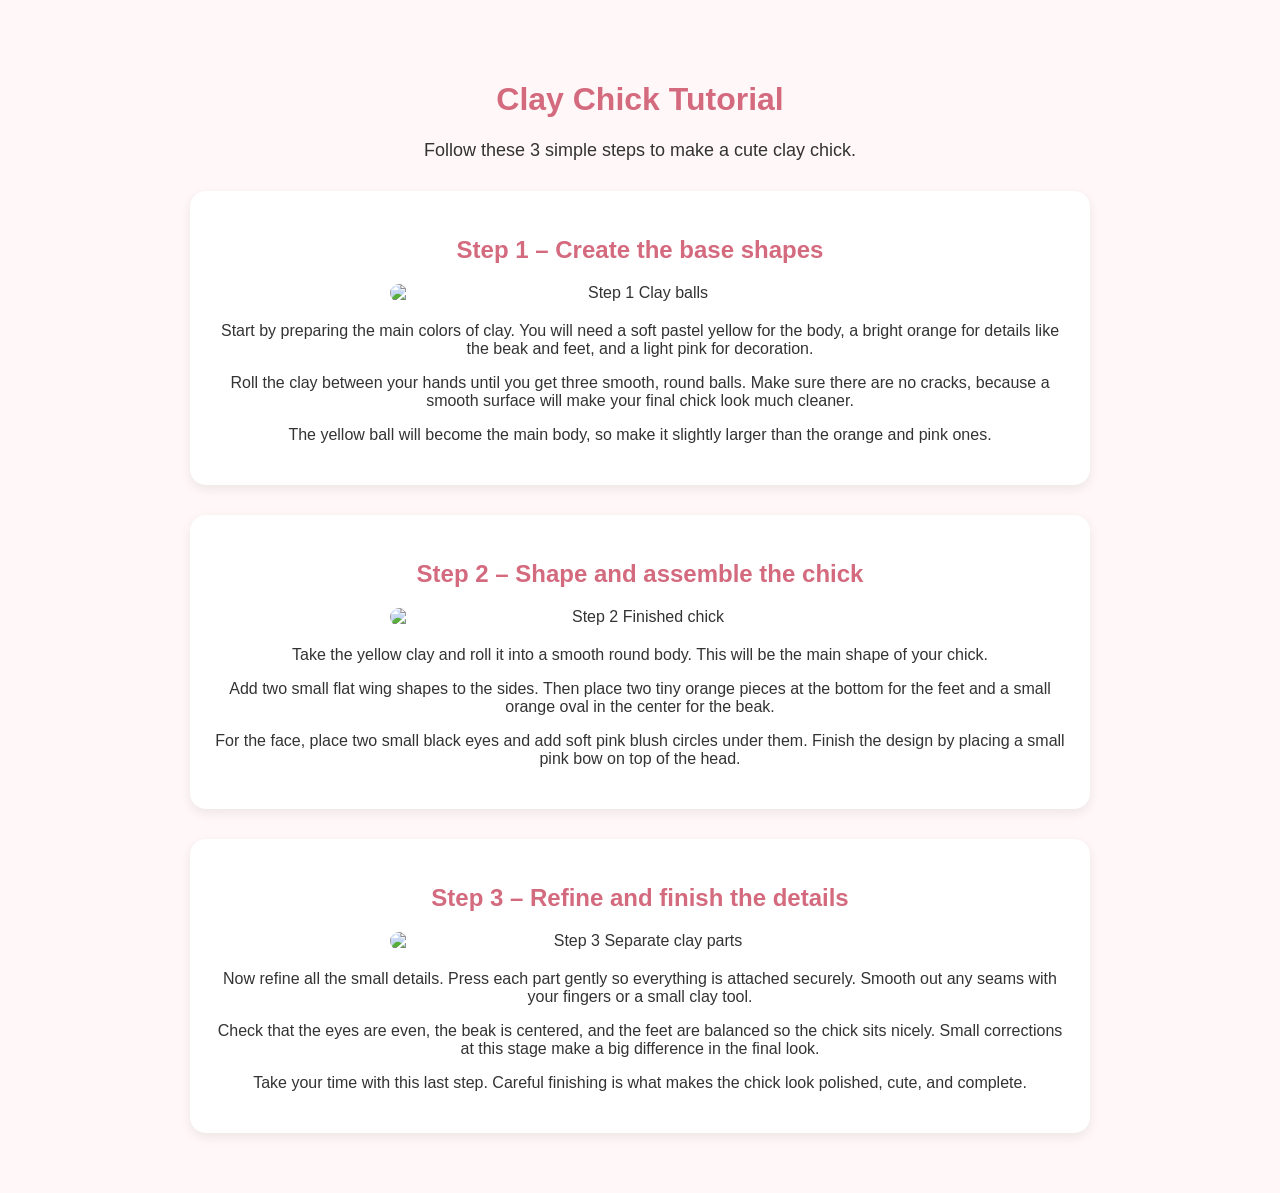
==== clay-chick.html @ cc2e113e "Update clay-chick.html" ====
<!DOCTYPE html>
<html lang="en">
<head>
<meta charset="UTF-8">
<meta name="viewport" content="width=device-width, initial-scale=1.0">
<title>Clay Chick Tutorial</title>

<style>
body {
    font-family: 'Segoe UI', sans-serif;
    background: #fff7f8;
    padding: 20px;
    text-align: center;
}

h1 {
    color: #d46a7e;
}

img {
    width: 250px;
    border-radius: 15px;
}

.step {
    background: white;
    padding: 15px;
    margin: 15px auto;
    border-radius: 10px;
    max-width: 500px;
}
</style>
</head>
<body style="margin: 0; font-family: Arial, sans-serif; background-color: #fff7f8; color: #333;">

  <div style="max-width: 900px; margin: 0 auto; padding: 40px 20px;">
    <h1 style="text-align: center; color: #d46a7e;">Clay Chick Tutorial</h1>
    <p style="text-align: center; font-size: 18px;">Follow these 3 simple steps to make a cute clay chick.</p>

    <!-- Step 1 -->
    <div style="background: white; border-radius: 16px; padding: 25px; margin-top: 30px; box-shadow: 0 4px 12px rgba(0,0,0,0.08);">
      <h2 style="color: #d46a7e;">Step 1 – Create the base shapes</h2>
      <img src="step1.png" alt="Step 1 Clay balls" style="width: 100%; max-width: 500px; display: block; margin: 20px auto; border-radius: 12px;">
      <p>
        Start by preparing the main colors of clay. You will need a soft pastel yellow for the body,
        a bright orange for details like the beak and feet, and a light pink for decoration.
      </p>
      <p>
        Roll the clay between your hands until you get three smooth, round balls. Make sure there are
        no cracks, because a smooth surface will make your final chick look much cleaner.
      </p>
      <p>
        The yellow ball will become the main body, so make it slightly larger than the orange and pink ones.
      </p>
    </div>

    <!-- Step 2 -->
    <div style="background: white; border-radius: 16px; padding: 25px; margin-top: 30px; box-shadow: 0 4px 12px rgba(0,0,0,0.08);">
      <h2 style="color: #d46a7e;">Step 2 – Shape and assemble the chick</h2>
      <img src="step2.png" alt="Step 2 Finished chick" style="width: 100%; max-width: 500px; display: block; margin: 20px auto; border-radius: 12px;">
      <p>
        Take the yellow clay and roll it into a smooth round body. This will be the main shape of your chick.
      </p>
      <p>
        Add two small flat wing shapes to the sides. Then place two tiny orange pieces at the bottom for the feet
        and a small orange oval in the center for the beak.
      </p>
      <p>
        For the face, place two small black eyes and add soft pink blush circles under them. Finish the design
        by placing a small pink bow on top of the head.
      </p>
    </div>

    <!-- Step 3 -->
    <div style="background: white; border-radius: 16px; padding: 25px; margin-top: 30px; box-shadow: 0 4px 12px rgba(0,0,0,0.08);">
      <h2 style="color: #d46a7e;">Step 3 – Refine and finish the details</h2>
      <img src="step3.png" alt="Step 3 Separate clay parts" style="width: 100%; max-width: 500px; display: block; margin: 20px auto; border-radius: 12px;">
      <p>
        Now refine all the small details. Press each part gently so everything is attached securely.
        Smooth out any seams with your fingers or a small clay tool.
      </p>
      <p>
        Check that the eyes are even, the beak is centered, and the feet are balanced so the chick sits nicely.
        Small corrections at this stage make a big difference in the final look.
      </p>
      <p>
        Take your time with this last step. Careful finishing is what makes the chick look polished, cute, and complete.
      </p>
    </div>

  </div>

</body>

</html>
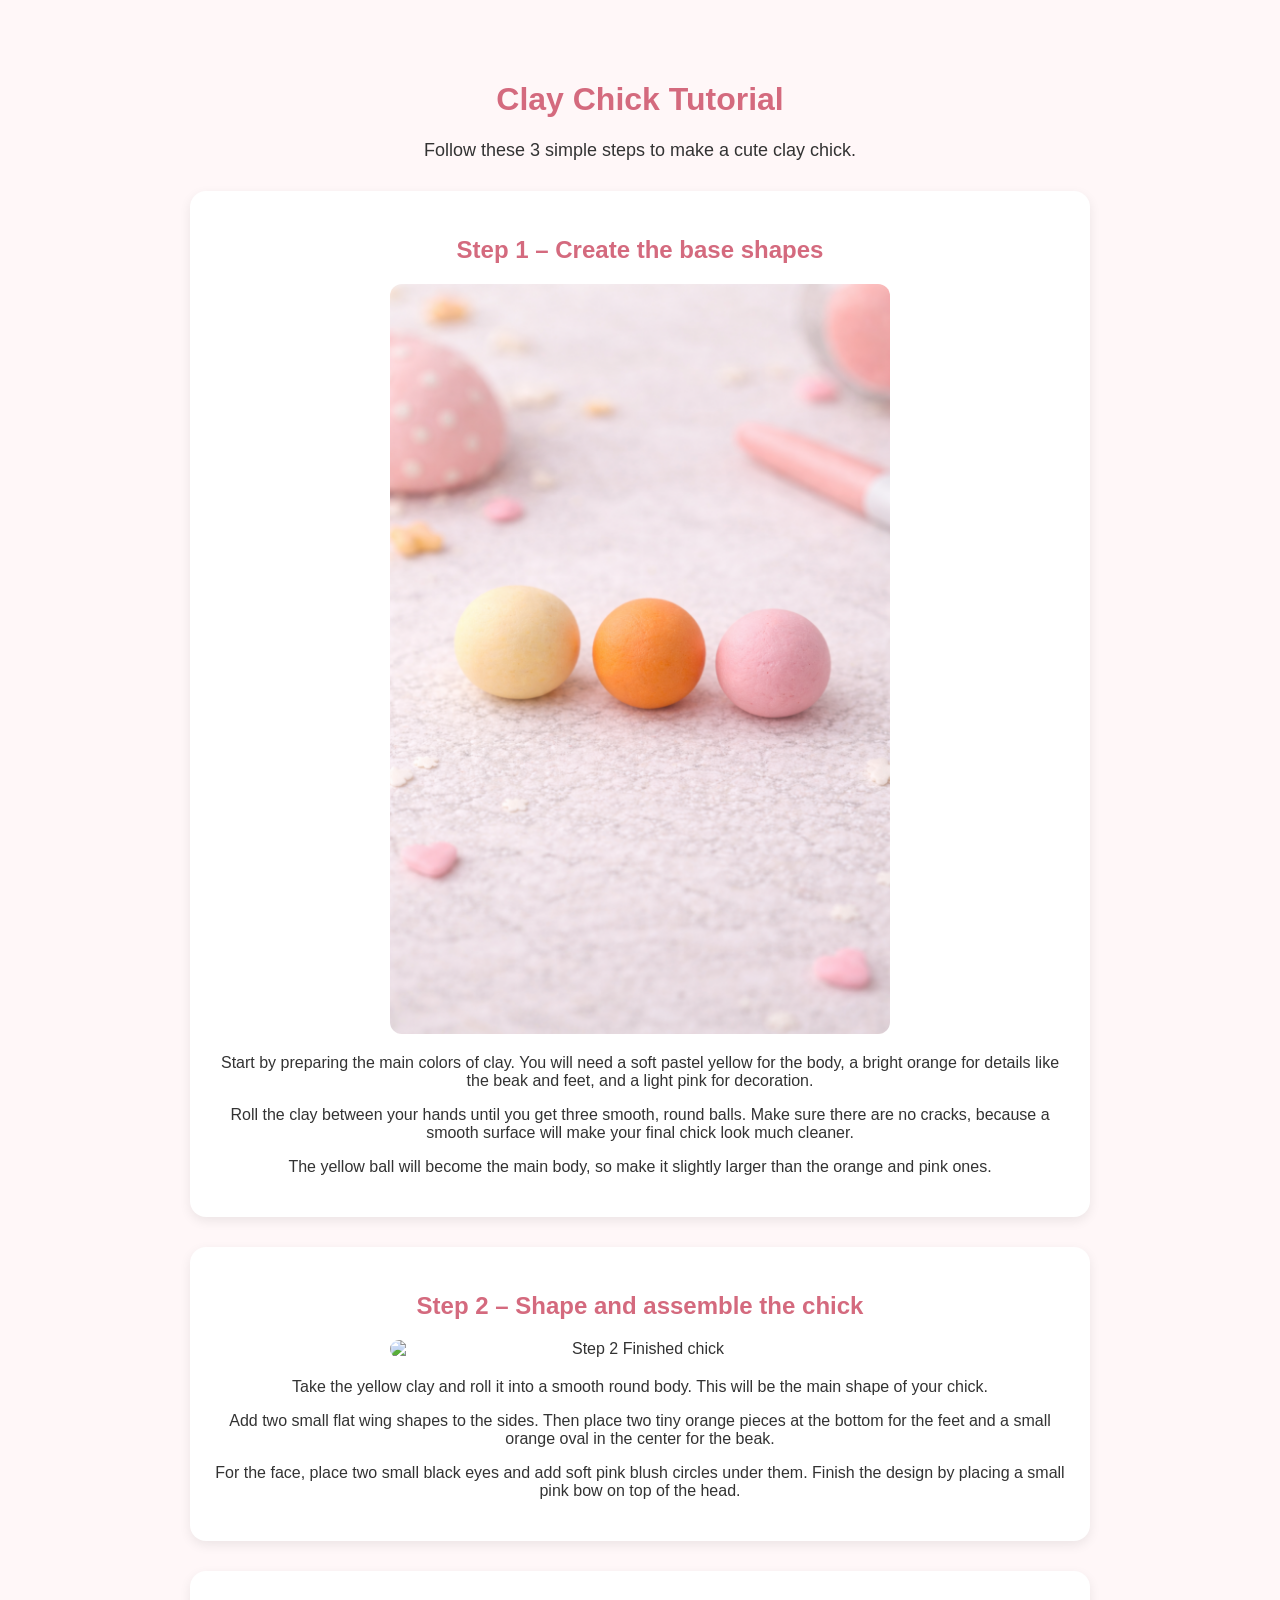
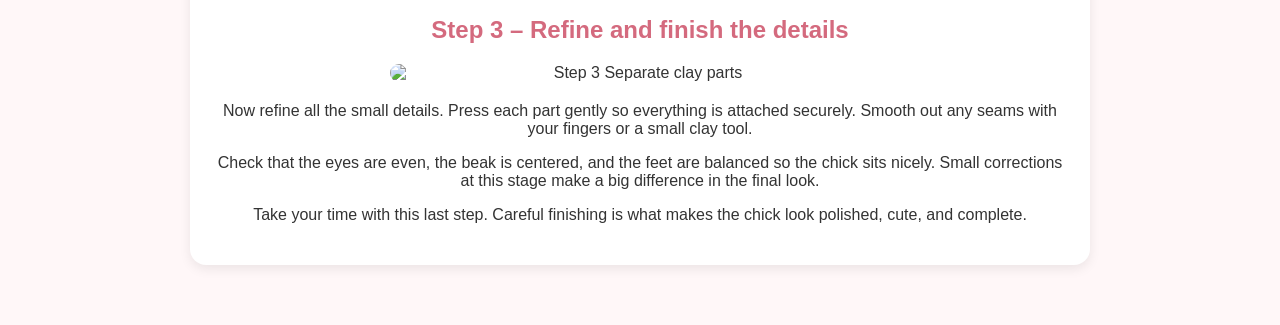
==== commit b31f6a31: "Update clay-chick.html" ====
--- a/clay-chick.html
+++ b/clay-chick.html
@@ -40,7 +40,7 @@
     <!-- Step 1 -->
     <div style="background: white; border-radius: 16px; padding: 25px; margin-top: 30px; box-shadow: 0 4px 12px rgba(0,0,0,0.08);">
       <h2 style="color: #d46a7e;">Step 1 – Create the base shapes</h2>
-      <img src="step1.png" alt="Step 1 Clay balls" style="width: 100%; max-width: 500px; display: block; margin: 20px auto; border-radius: 12px;">
+      <img src="chickstep1.png" alt="Step 1 Clay balls" style="width: 100%; max-width: 500px; display: block; margin: 20px auto; border-radius: 12px;">
       <p>
         Start by preparing the main colors of clay. You will need a soft pastel yellow for the body,
         a bright orange for details like the beak and feet, and a light pink for decoration.
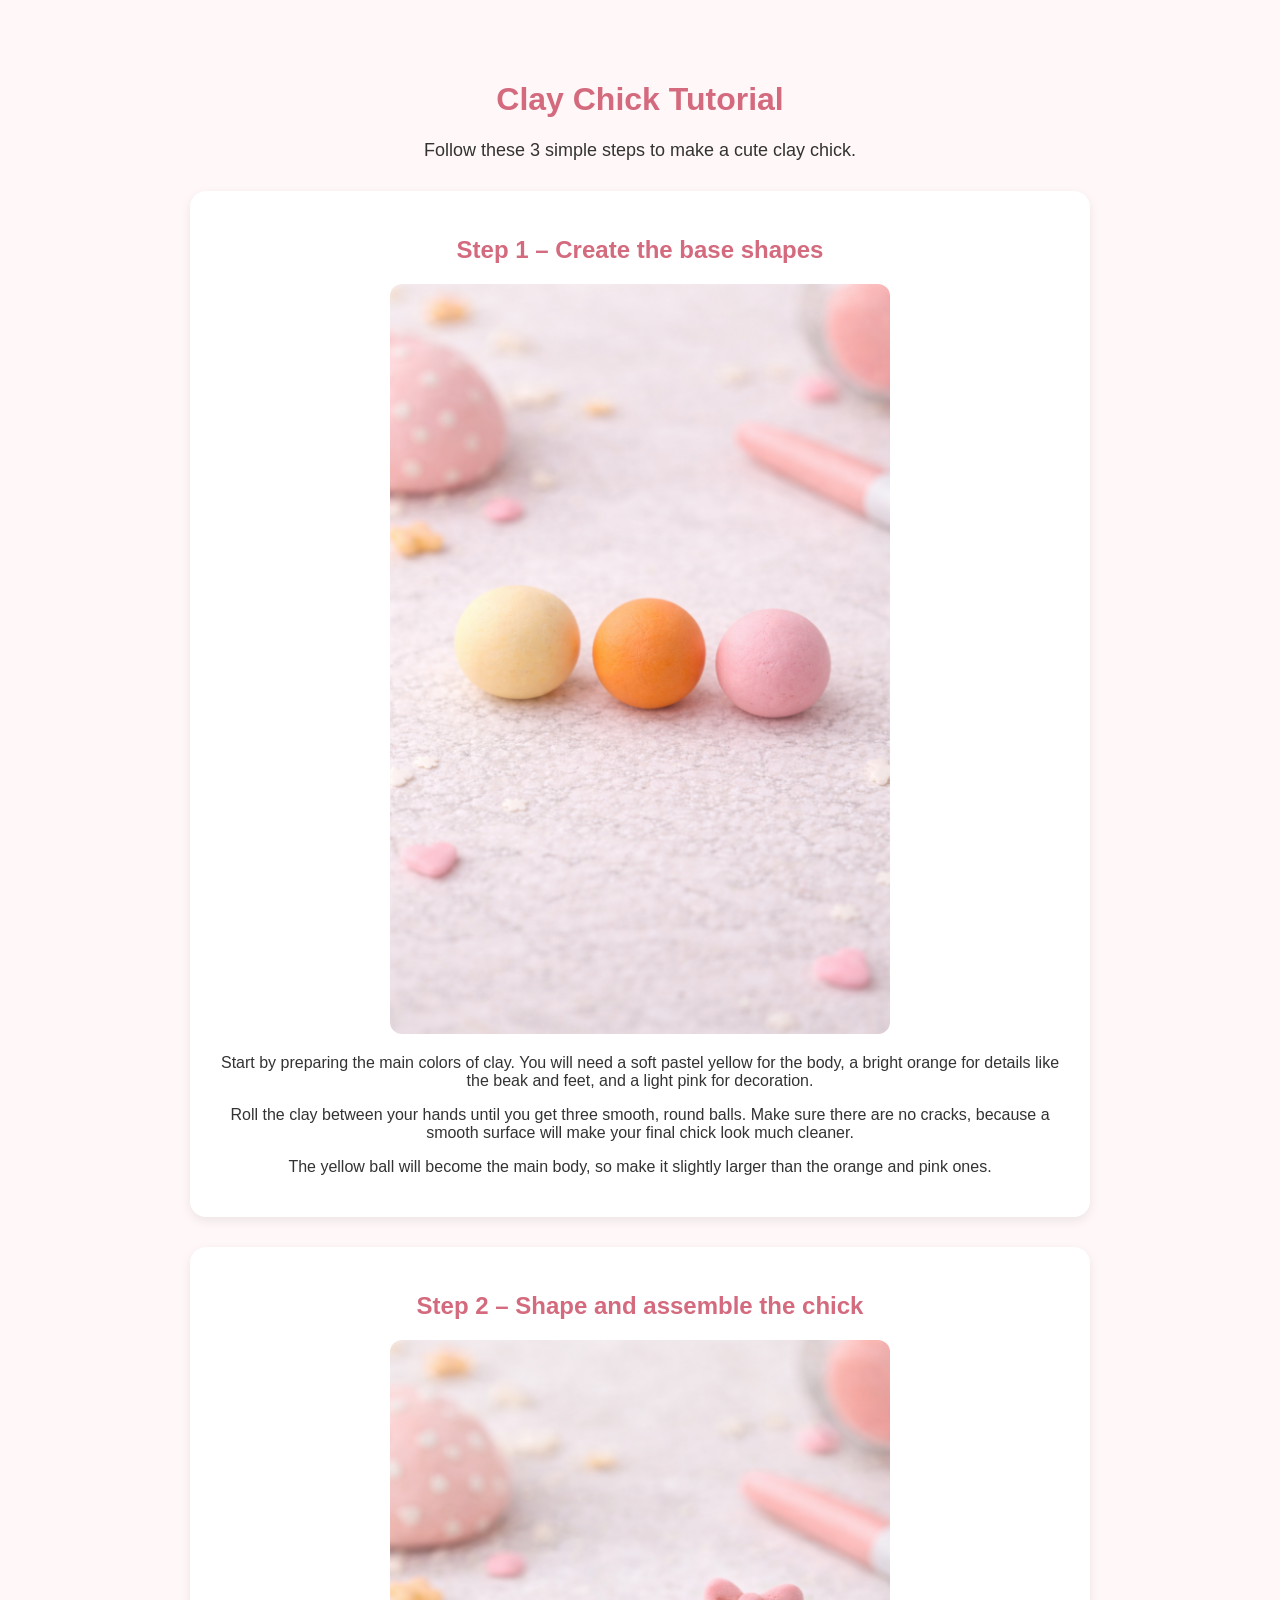
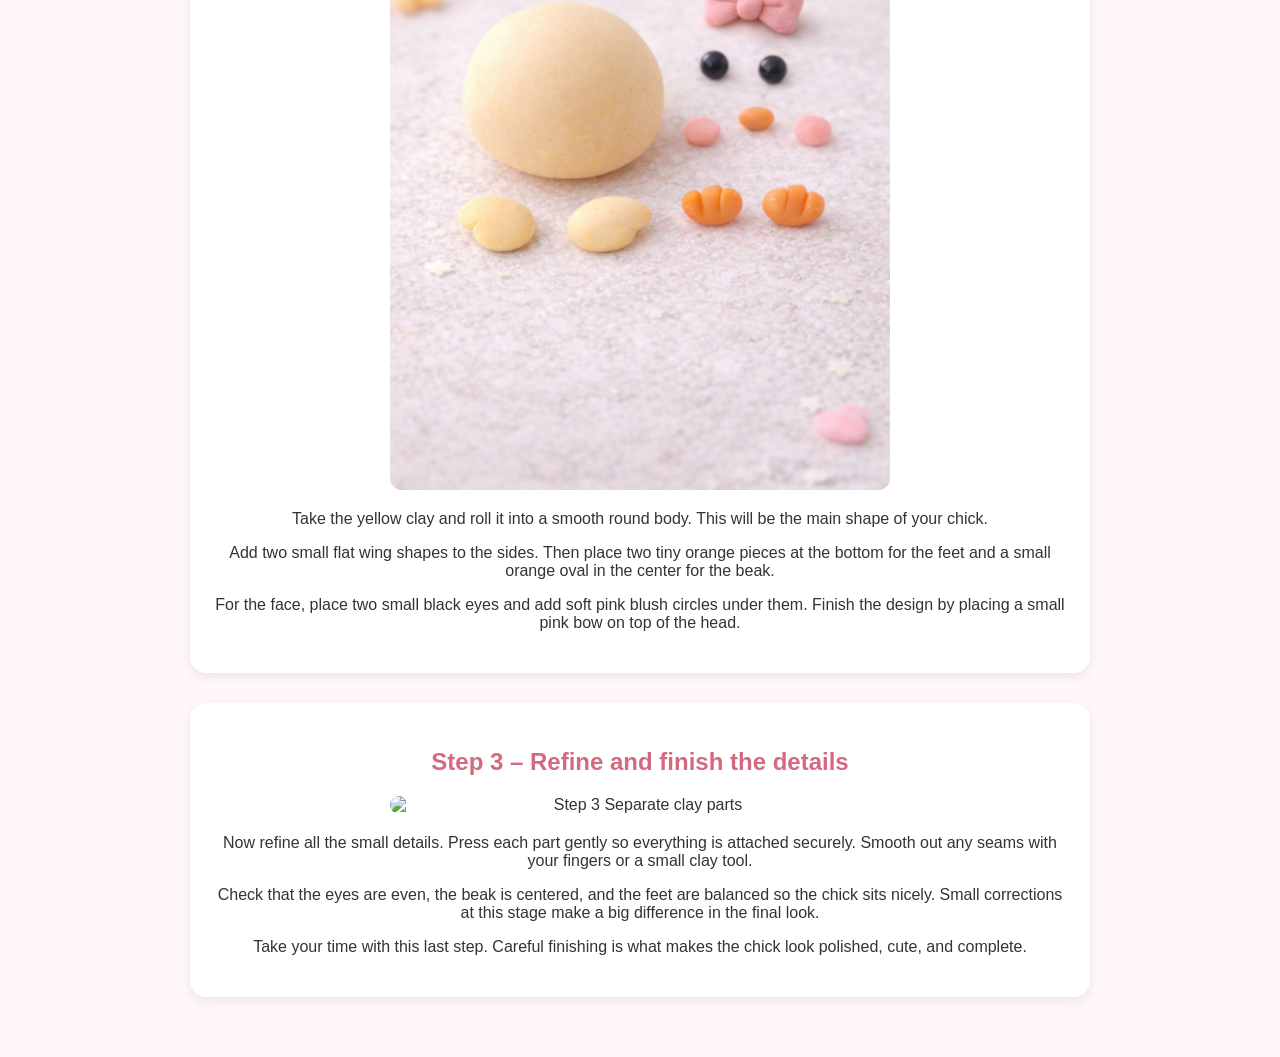
==== commit 08434b87: "Update clay-chick.html" ====
--- a/clay-chick.html
+++ b/clay-chick.html
@@ -57,7 +57,7 @@
     <!-- Step 2 -->
     <div style="background: white; border-radius: 16px; padding: 25px; margin-top: 30px; box-shadow: 0 4px 12px rgba(0,0,0,0.08);">
       <h2 style="color: #d46a7e;">Step 2 – Shape and assemble the chick</h2>
-      <img src="step2.png" alt="Step 2 Finished chick" style="width: 100%; max-width: 500px; display: block; margin: 20px auto; border-radius: 12px;">
+      <img src="afbeeldingen/steps/step2.png" alt="Step 2 Finished chick" style="width: 100%; max-width: 500px; display: block; margin: 20px auto; border-radius: 12px;">
       <p>
         Take the yellow clay and roll it into a smooth round body. This will be the main shape of your chick.
       </p>
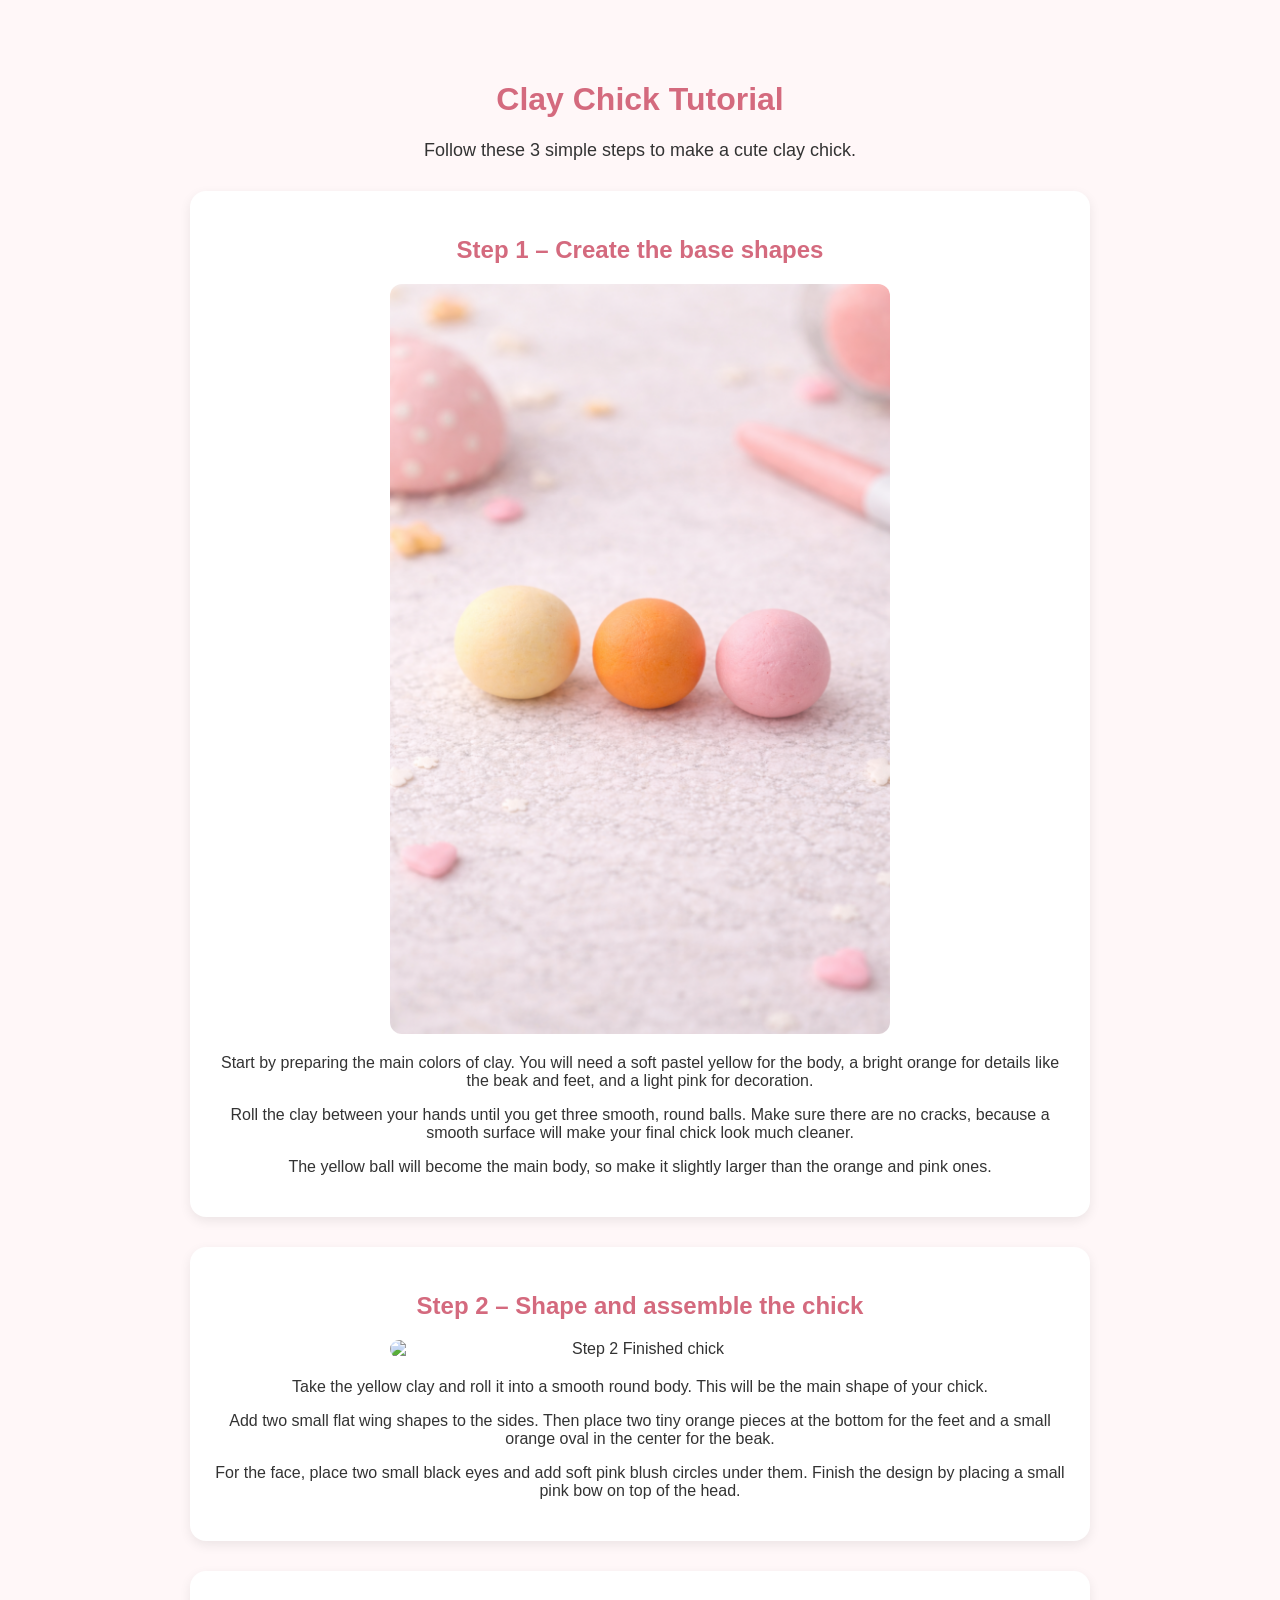
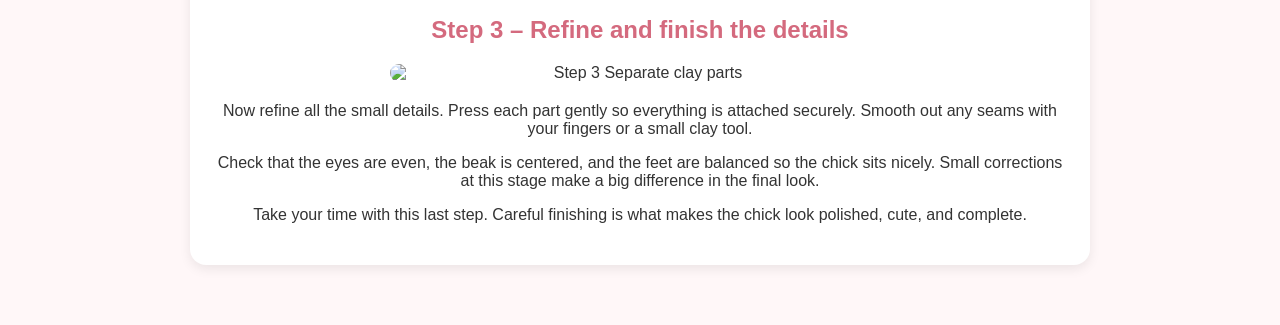
==== commit 1458e4bc: "Update clay-chick.html" ====
--- a/clay-chick.html
+++ b/clay-chick.html
@@ -57,7 +57,7 @@
     <!-- Step 2 -->
     <div style="background: white; border-radius: 16px; padding: 25px; margin-top: 30px; box-shadow: 0 4px 12px rgba(0,0,0,0.08);">
       <h2 style="color: #d46a7e;">Step 2 – Shape and assemble the chick</h2>
-      <img src="afbeeldingen/steps/step2.png" alt="Step 2 Finished chick" style="width: 100%; max-width: 500px; display: block; margin: 20px auto; border-radius: 12px;">
+      <img src="chickstep2.png" alt="Step 2 Finished chick" style="width: 100%; max-width: 500px; display: block; margin: 20px auto; border-radius: 12px;">
       <p>
         Take the yellow clay and roll it into a smooth round body. This will be the main shape of your chick.
       </p>
@@ -74,7 +74,7 @@
     <!-- Step 3 -->
     <div style="background: white; border-radius: 16px; padding: 25px; margin-top: 30px; box-shadow: 0 4px 12px rgba(0,0,0,0.08);">
       <h2 style="color: #d46a7e;">Step 3 – Refine and finish the details</h2>
-      <img src="step3.png" alt="Step 3 Separate clay parts" style="width: 100%; max-width: 500px; display: block; margin: 20px auto; border-radius: 12px;">
+      <img src="chickstep3.png" alt="Step 3 Separate clay parts" style="width: 100%; max-width: 500px; display: block; margin: 20px auto; border-radius: 12px;">
       <p>
         Now refine all the small details. Press each part gently so everything is attached securely.
         Smooth out any seams with your fingers or a small clay tool.
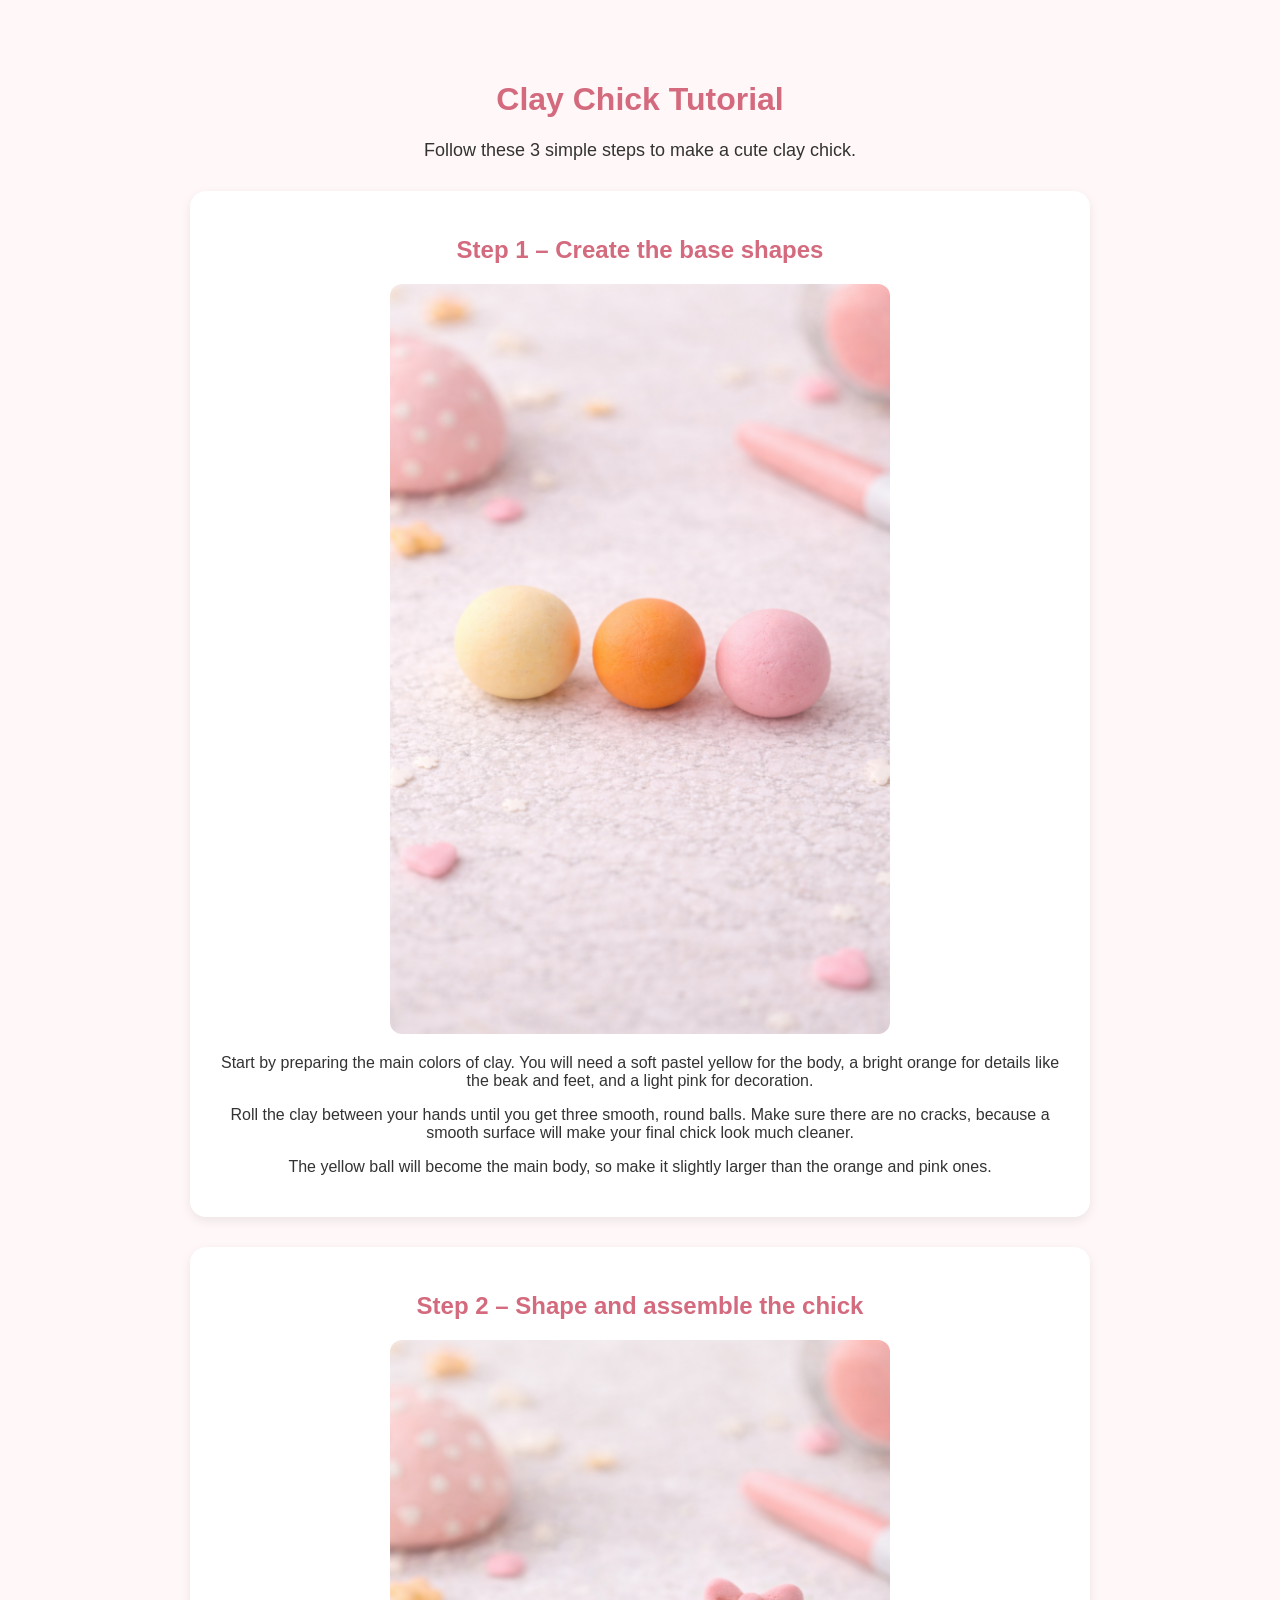
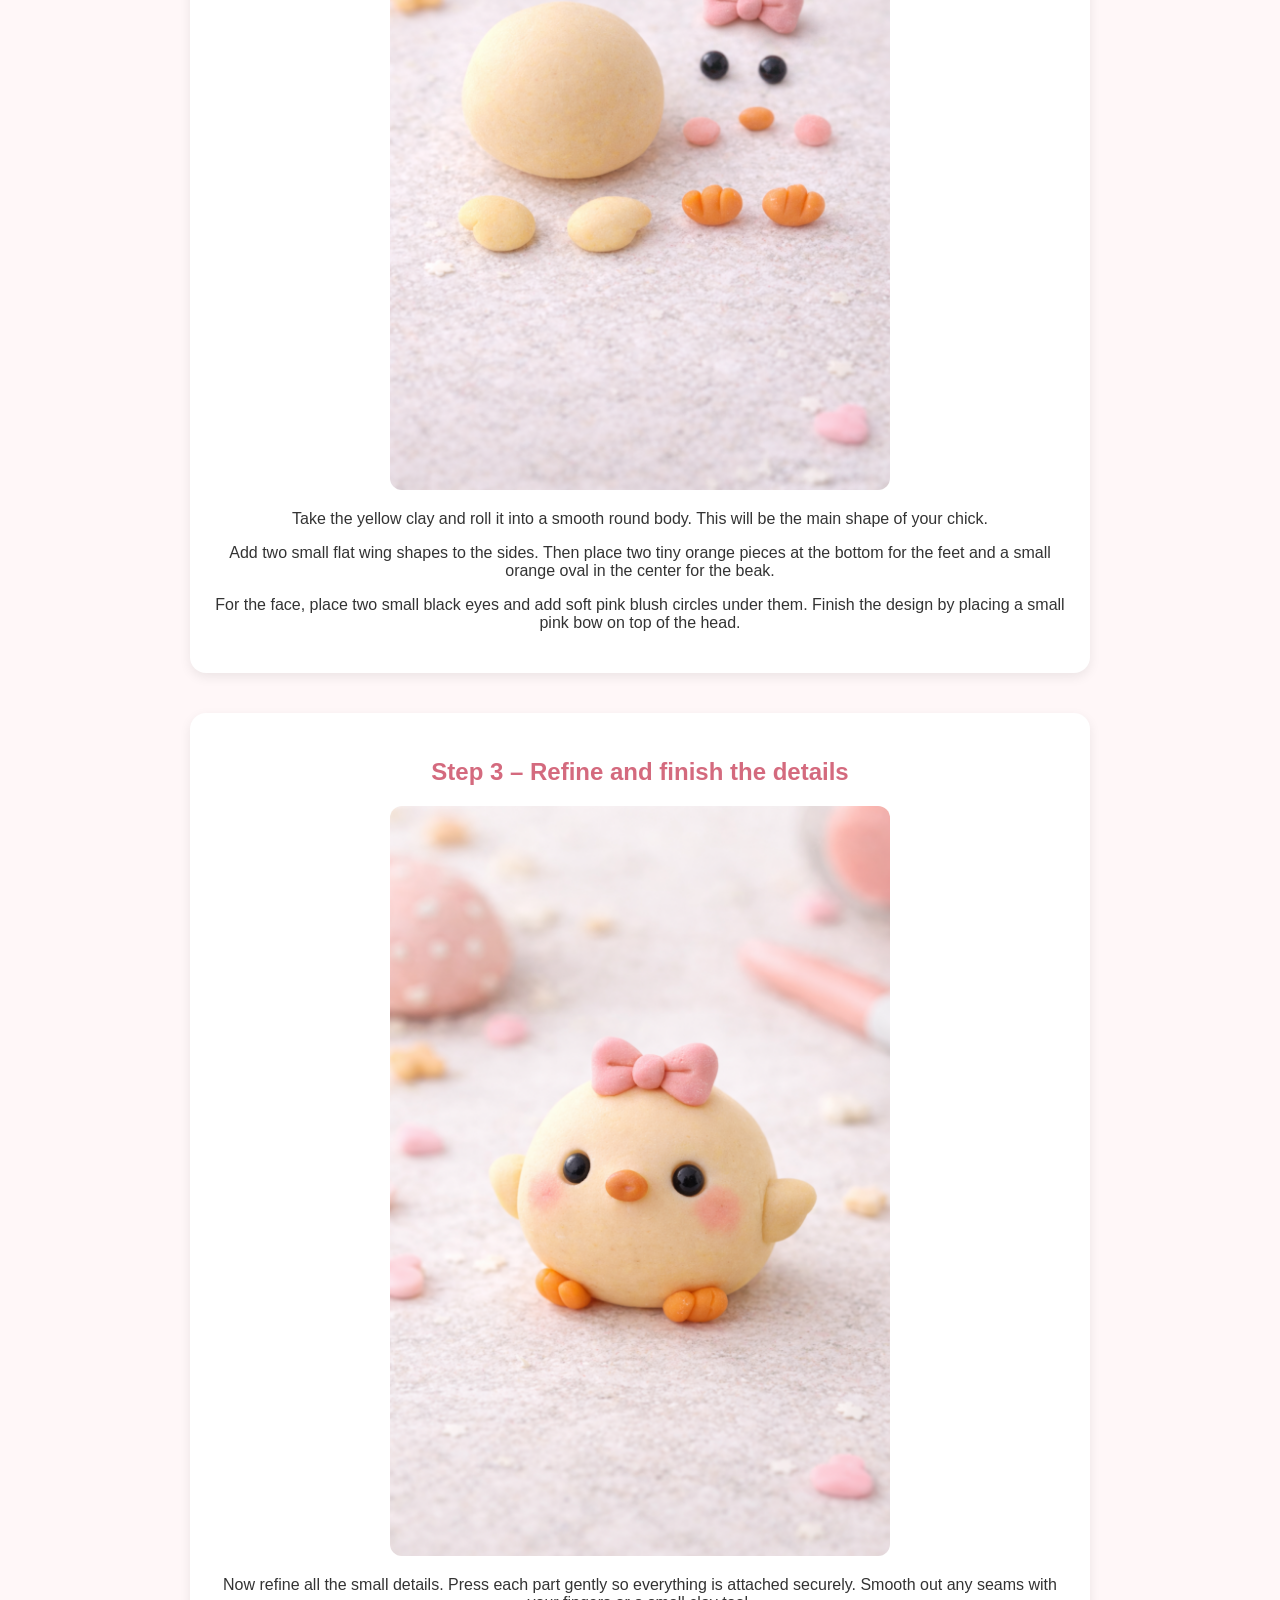
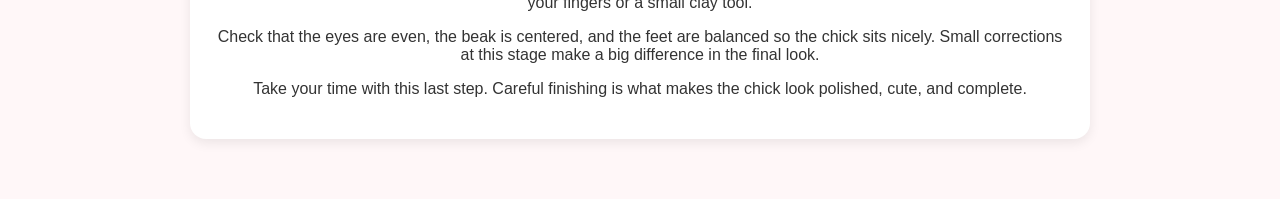
==== commit 10783996: "Update clay-chick.html" ====
--- a/clay-chick.html
+++ b/clay-chick.html
@@ -71,6 +71,22 @@
       </p>
     </div>
 
+    <!-- Advertisement -->
+<div style="margin: 40px 0;">
+
+  <ins class="adsbygoogle"
+       style="display:block; text-align:center;"
+       data-ad-layout="in-article"
+       data-ad-format="fluid"
+       data-ad-client="ca-pub-5327857262744447"
+       data-ad-slot="9426107726"></ins>
+
+</div>
+
+<script>
+  (adsbygoogle = window.adsbygoogle || []).push({});
+</script>
+
     <!-- Step 3 -->
     <div style="background: white; border-radius: 16px; padding: 25px; margin-top: 30px; box-shadow: 0 4px 12px rgba(0,0,0,0.08);">
       <h2 style="color: #d46a7e;">Step 3 – Refine and finish the details</h2>
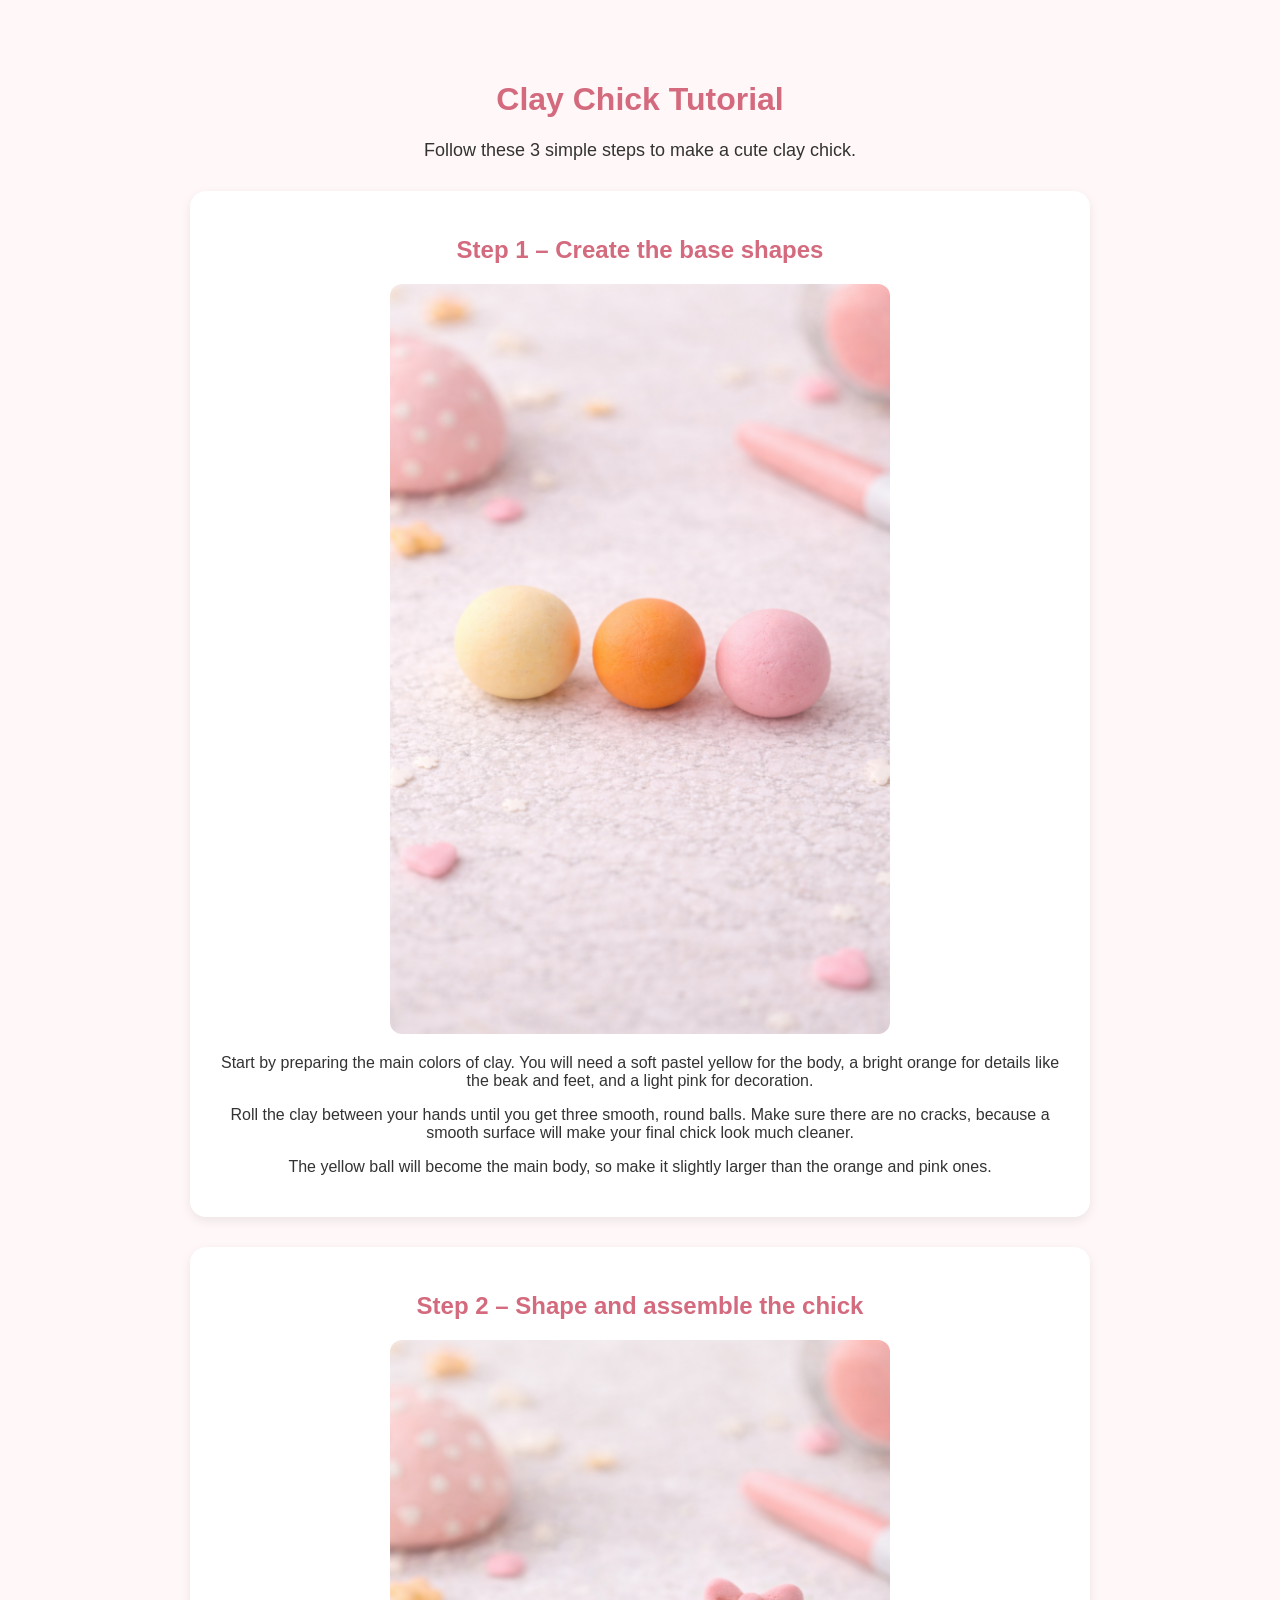
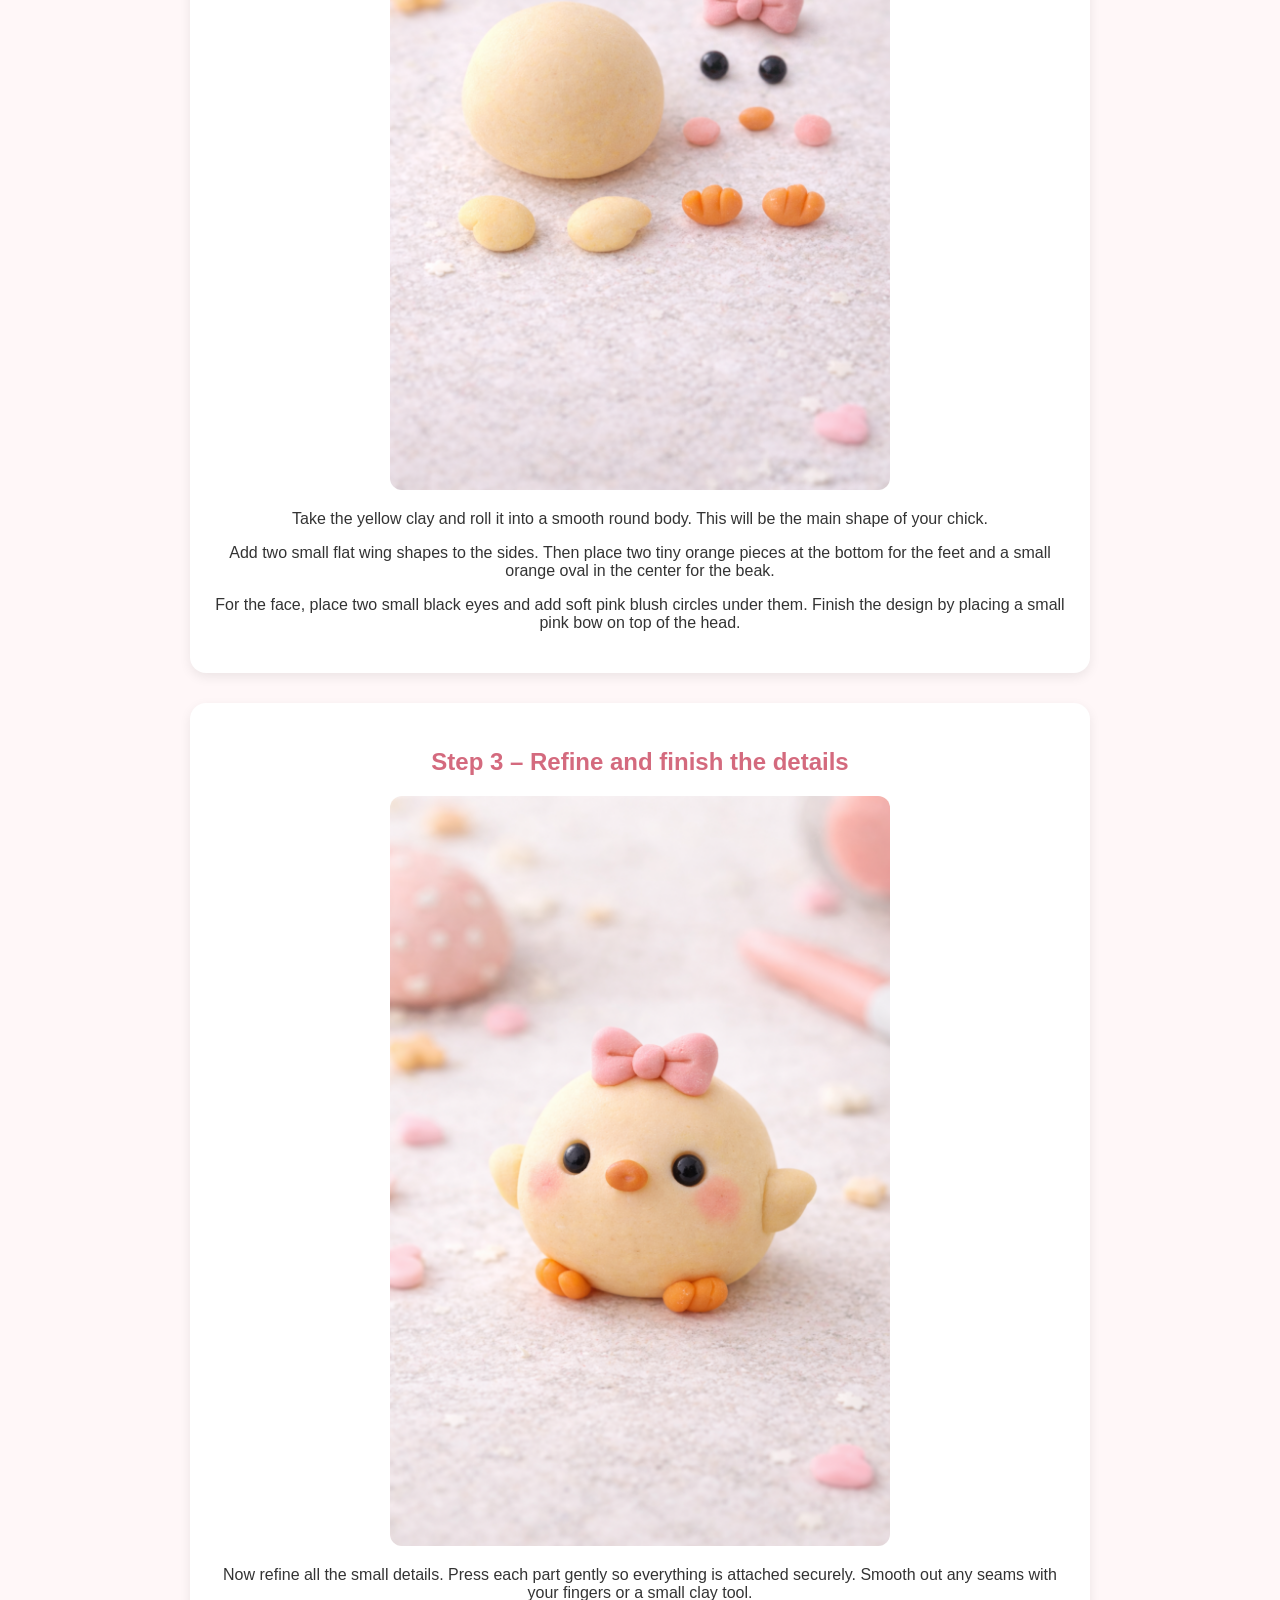
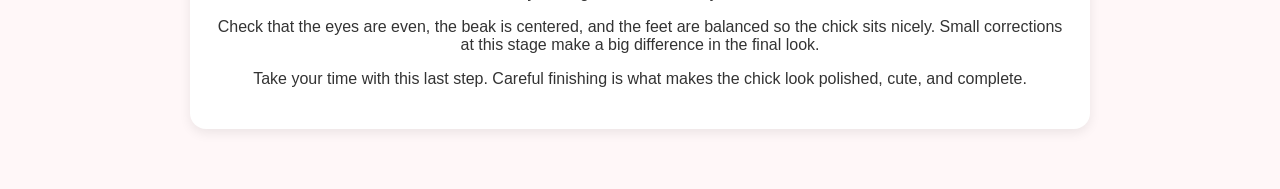
==== commit f134393c: "Update clay-chick.html" ====
--- a/clay-chick.html
+++ b/clay-chick.html
@@ -71,20 +71,17 @@
       </p>
     </div>
 
-    <!-- Advertisement -->
-<div style="margin: 40px 0;">
 
-  <ins class="adsbygoogle"
-       style="display:block; text-align:center;"
-       data-ad-layout="in-article"
-       data-ad-format="fluid"
-       data-ad-client="ca-pub-5327857262744447"
-       data-ad-slot="9426107726"></ins>
-
-</div>
-
+<script async src="https://pagead2.googlesyndication.com/pagead/js/adsbygoogle.js?client=ca-pub-5327857262744447"
+     crossorigin="anonymous"></script>
+<ins class="adsbygoogle"
+     style="display:block; text-align:center;"
+     data-ad-layout="in-article"
+     data-ad-format="fluid"
+     data-ad-client="ca-pub-5327857262744447"
+     data-ad-slot="9426107726"></ins>
 <script>
-  (adsbygoogle = window.adsbygoogle || []).push({});
+     (adsbygoogle = window.adsbygoogle || []).push({});
 </script>
 
     <!-- Step 3 -->
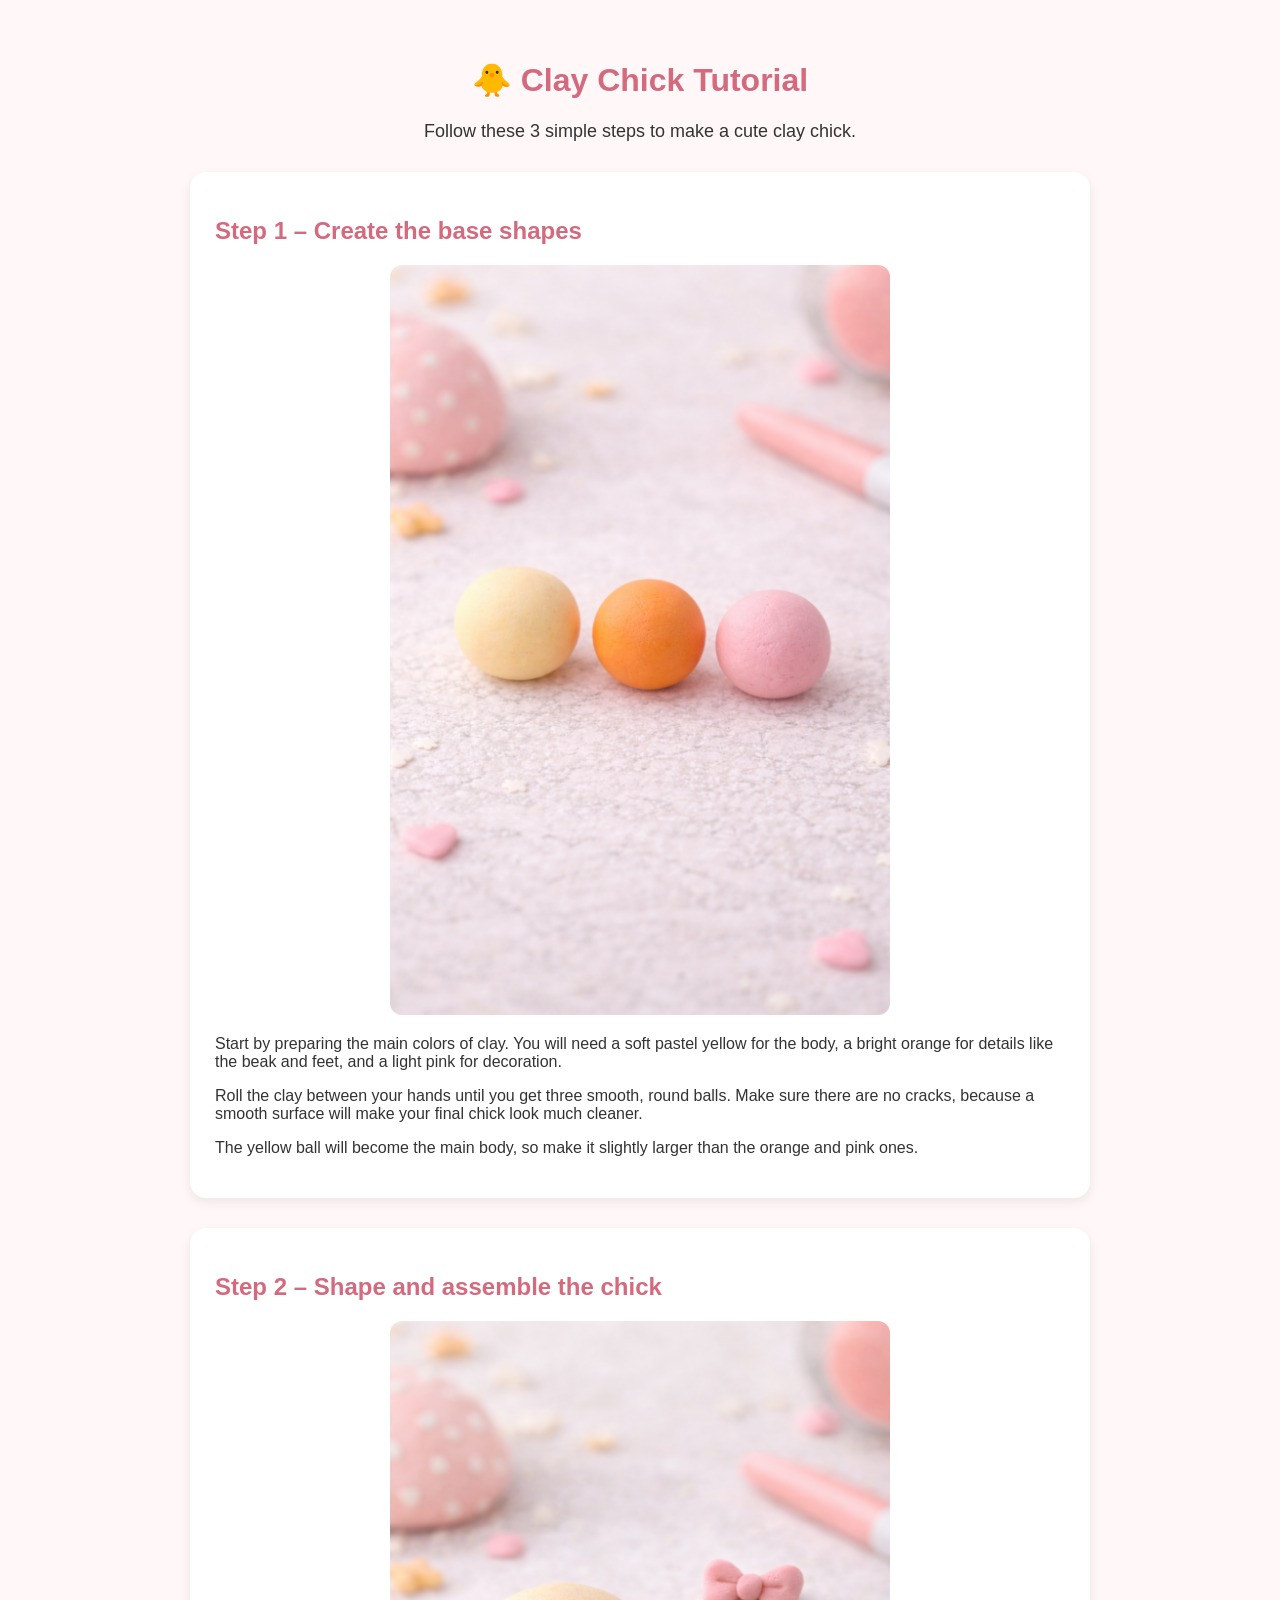
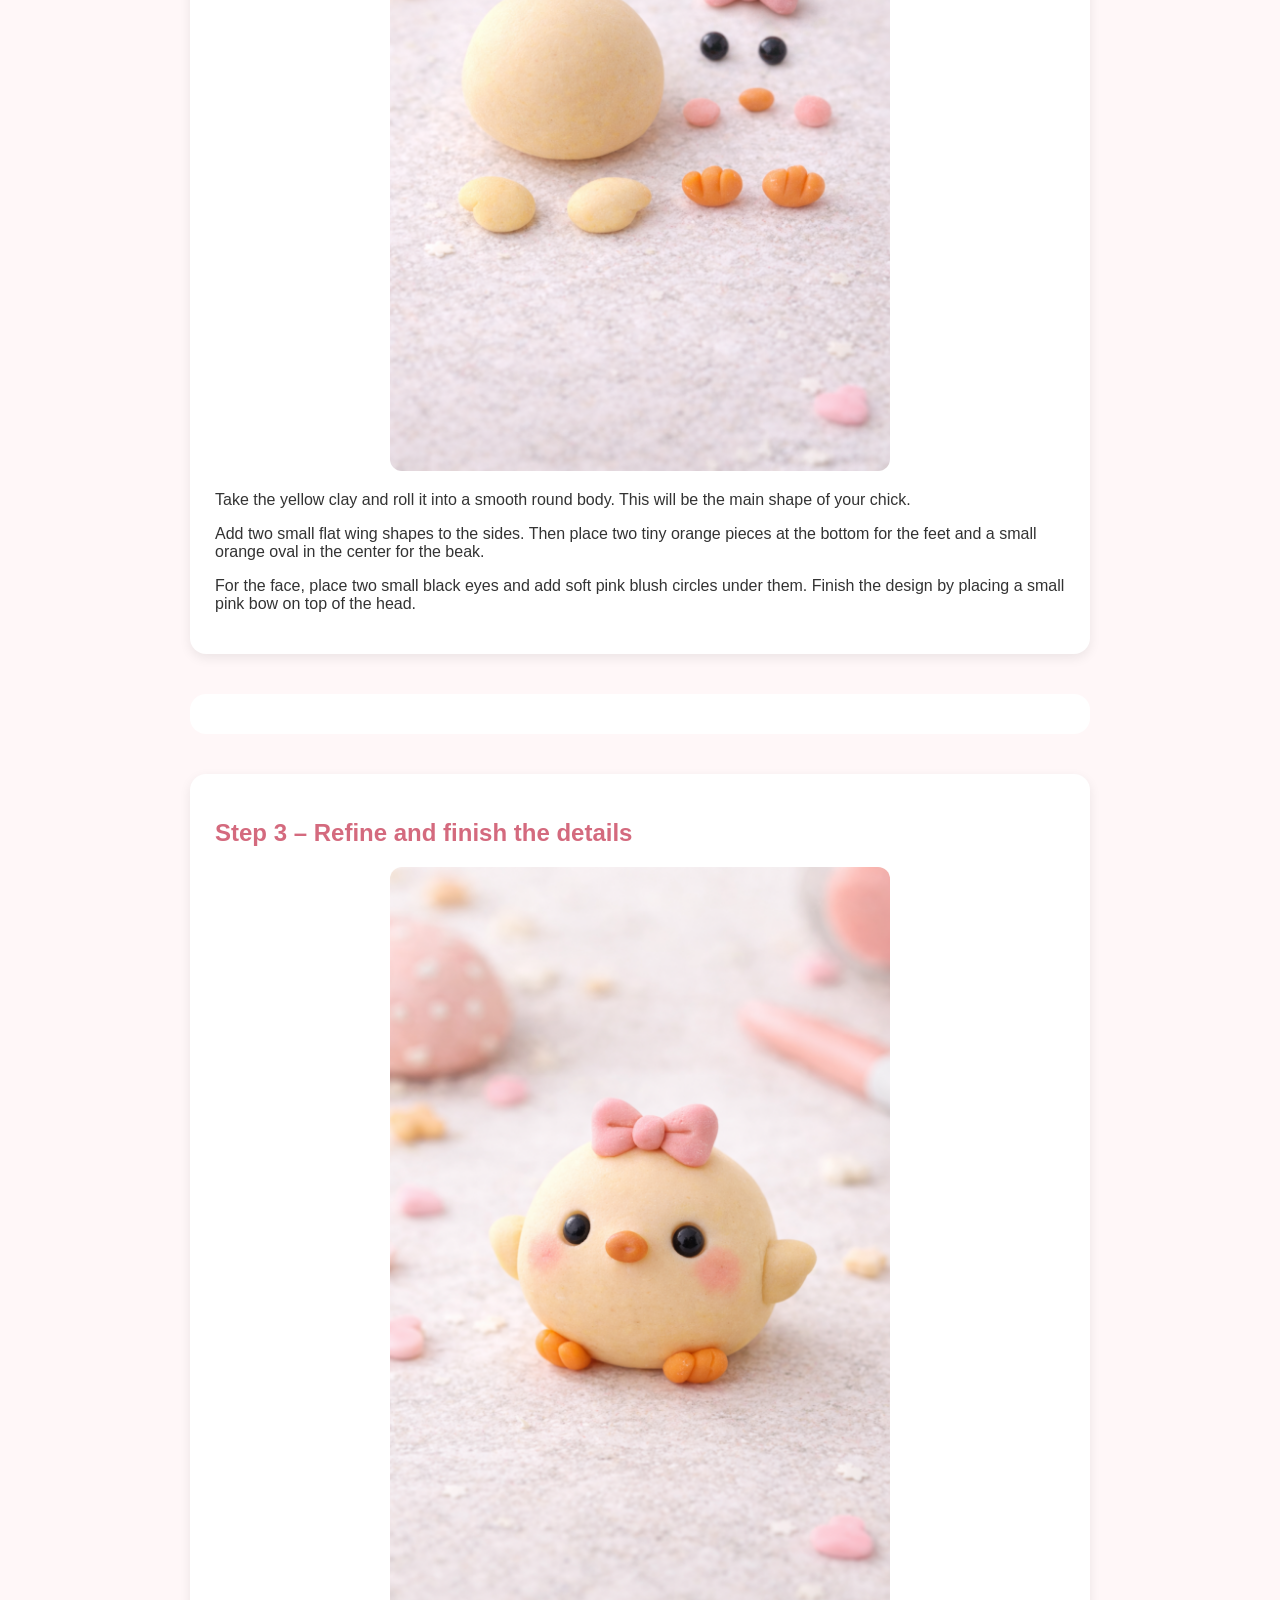
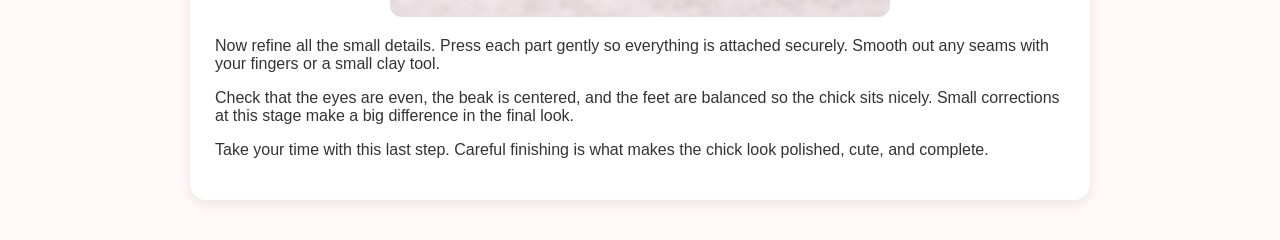
==== commit 369c3b9d: "Update clay-chick.html" ====
--- a/clay-chick.html
+++ b/clay-chick.html
@@ -1,108 +1,90 @@
 <!DOCTYPE html>
 <html lang="en">
 <head>
-<meta charset="UTF-8">
-<meta name="viewport" content="width=device-width, initial-scale=1.0">
-<title>Clay Chick Tutorial</title>
+    <meta charset="UTF-8">
+    <meta name="viewport" content="width=device-width, initial-scale=1.0">
+    <title>Clay Chick Tutorial</title>
 
-<style>
-body {
-    font-family: 'Segoe UI', sans-serif;
-    background: #fff7f8;
-    padding: 20px;
-    text-align: center;
-}
+    <!-- Google AdSense -->
+    <script async src="https://pagead2.googlesyndication.com/pagead/js/adsbygoogle.js?client=ca-pub-5327857262744447"
+         crossorigin="anonymous"></script>
+</head>
 
-h1 {
-    color: #d46a7e;
-}
-
-img {
-    width: 250px;
-    border-radius: 15px;
-}
-
-.step {
-    background: white;
-    padding: 15px;
-    margin: 15px auto;
-    border-radius: 10px;
-    max-width: 500px;
-}
-</style>
-</head>
 <body style="margin: 0; font-family: Arial, sans-serif; background-color: #fff7f8; color: #333;">
 
-  <div style="max-width: 900px; margin: 0 auto; padding: 40px 20px;">
-    <h1 style="text-align: center; color: #d46a7e;">Clay Chick Tutorial</h1>
-    <p style="text-align: center; font-size: 18px;">Follow these 3 simple steps to make a cute clay chick.</p>
+    <div style="max-width: 900px; margin: 0 auto; padding: 40px 20px;">
 
-    <!-- Step 1 -->
-    <div style="background: white; border-radius: 16px; padding: 25px; margin-top: 30px; box-shadow: 0 4px 12px rgba(0,0,0,0.08);">
-      <h2 style="color: #d46a7e;">Step 1 – Create the base shapes</h2>
-      <img src="chickstep1.png" alt="Step 1 Clay balls" style="width: 100%; max-width: 500px; display: block; margin: 20px auto; border-radius: 12px;">
-      <p>
-        Start by preparing the main colors of clay. You will need a soft pastel yellow for the body,
-        a bright orange for details like the beak and feet, and a light pink for decoration.
-      </p>
-      <p>
-        Roll the clay between your hands until you get three smooth, round balls. Make sure there are
-        no cracks, because a smooth surface will make your final chick look much cleaner.
-      </p>
-      <p>
-        The yellow ball will become the main body, so make it slightly larger than the orange and pink ones.
-      </p>
+        <h1 style="text-align: center; color: #d46a7e;">🐥 Clay Chick Tutorial</h1>
+        <p style="text-align: center; font-size: 18px;">
+            Follow these 3 simple steps to make a cute clay chick.
+        </p>
+
+        <!-- Step 1 -->
+        <div style="background: white; border-radius: 16px; padding: 25px; margin-top: 30px; box-shadow: 0 4px 12px rgba(0,0,0,0.08);">
+            <h2 style="color: #d46a7e;">Step 1 – Create the base shapes</h2>
+            <img src="chickstep1.png" alt="Step 1 Clay balls" style="width: 100%; max-width: 500px; display: block; margin: 20px auto; border-radius: 12px;">
+            <p>
+                Start by preparing the main colors of clay. You will need a soft pastel yellow for the body,
+                a bright orange for details like the beak and feet, and a light pink for decoration.
+            </p>
+            <p>
+                Roll the clay between your hands until you get three smooth, round balls. Make sure there are
+                no cracks, because a smooth surface will make your final chick look much cleaner.
+            </p>
+            <p>
+                The yellow ball will become the main body, so make it slightly larger than the orange and pink ones.
+            </p>
+        </div>
+
+        <!-- Step 2 -->
+        <div style="background: white; border-radius: 16px; padding: 25px; margin-top: 30px; box-shadow: 0 4px 12px rgba(0,0,0,0.08);">
+            <h2 style="color: #d46a7e;">Step 2 – Shape and assemble the chick</h2>
+            <img src="chickstep2.png" alt="Step 2 Finished chick" style="width: 100%; max-width: 500px; display: block; margin: 20px auto; border-radius: 12px;">
+            <p>
+                Take the yellow clay and roll it into a smooth round body. This will be the main shape of your chick.
+            </p>
+            <p>
+                Add two small flat wing shapes to the sides. Then place two tiny orange pieces at the bottom for the feet
+                and a small orange oval in the center for the beak.
+            </p>
+            <p>
+                For the face, place two small black eyes and add soft pink blush circles under them. Finish the design
+                by placing a small pink bow on top of the head.
+            </p>
+        </div>
+
+        <!-- Advertisement -->
+        <div style="margin: 40px 0; padding: 20px; background: white; border-radius: 16px; text-align:center;">
+            <ins class="adsbygoogle"
+                 style="display:block; text-align:center;"
+                 data-ad-layout="in-article"
+                 data-ad-format="fluid"
+                 data-ad-client="ca-pub-5327857262744447"
+                 data-ad-slot="9426107726"></ins>
+        </div>
+
+        <script>
+            (adsbygoogle = window.adsbygoogle || []).push({});
+        </script>
+
+        <!-- Step 3 -->
+        <div style="background: white; border-radius: 16px; padding: 25px; margin-top: 30px; box-shadow: 0 4px 12px rgba(0,0,0,0.08);">
+            <h2 style="color: #d46a7e;">Step 3 – Refine and finish the details</h2>
+            <img src="chickstep3.png" alt="Step 3 Clay chick" style="width: 100%; max-width: 500px; display: block; margin: 20px auto; border-radius: 12px;">
+            <p>
+                Now refine all the small details. Press each part gently so everything is attached securely.
+                Smooth out any seams with your fingers or a small clay tool.
+            </p>
+            <p>
+                Check that the eyes are even, the beak is centered, and the feet are balanced so the chick sits nicely.
+                Small corrections at this stage make a big difference in the final look.
+            </p>
+            <p>
+                Take your time with this last step. Careful finishing is what makes the chick look polished, cute, and complete.
+            </p>
+        </div>
+
     </div>
 
-    <!-- Step 2 -->
-    <div style="background: white; border-radius: 16px; padding: 25px; margin-top: 30px; box-shadow: 0 4px 12px rgba(0,0,0,0.08);">
-      <h2 style="color: #d46a7e;">Step 2 – Shape and assemble the chick</h2>
-      <img src="chickstep2.png" alt="Step 2 Finished chick" style="width: 100%; max-width: 500px; display: block; margin: 20px auto; border-radius: 12px;">
-      <p>
-        Take the yellow clay and roll it into a smooth round body. This will be the main shape of your chick.
-      </p>
-      <p>
-        Add two small flat wing shapes to the sides. Then place two tiny orange pieces at the bottom for the feet
-        and a small orange oval in the center for the beak.
-      </p>
-      <p>
-        For the face, place two small black eyes and add soft pink blush circles under them. Finish the design
-        by placing a small pink bow on top of the head.
-      </p>
-    </div>
-
-
-<script async src="https://pagead2.googlesyndication.com/pagead/js/adsbygoogle.js?client=ca-pub-5327857262744447"
-     crossorigin="anonymous"></script>
-<ins class="adsbygoogle"
-     style="display:block; text-align:center;"
-     data-ad-layout="in-article"
-     data-ad-format="fluid"
-     data-ad-client="ca-pub-5327857262744447"
-     data-ad-slot="9426107726"></ins>
-<script>
-     (adsbygoogle = window.adsbygoogle || []).push({});
-</script>
-
-    <!-- Step 3 -->
-    <div style="background: white; border-radius: 16px; padding: 25px; margin-top: 30px; box-shadow: 0 4px 12px rgba(0,0,0,0.08);">
-      <h2 style="color: #d46a7e;">Step 3 – Refine and finish the details</h2>
-      <img src="chickstep3.png" alt="Step 3 Separate clay parts" style="width: 100%; max-width: 500px; display: block; margin: 20px auto; border-radius: 12px;">
-      <p>
-        Now refine all the small details. Press each part gently so everything is attached securely.
-        Smooth out any seams with your fingers or a small clay tool.
-      </p>
-      <p>
-        Check that the eyes are even, the beak is centered, and the feet are balanced so the chick sits nicely.
-        Small corrections at this stage make a big difference in the final look.
-      </p>
-      <p>
-        Take your time with this last step. Careful finishing is what makes the chick look polished, cute, and complete.
-      </p>
-    </div>
-
-  </div>
-
 </body>
-
 </html>
